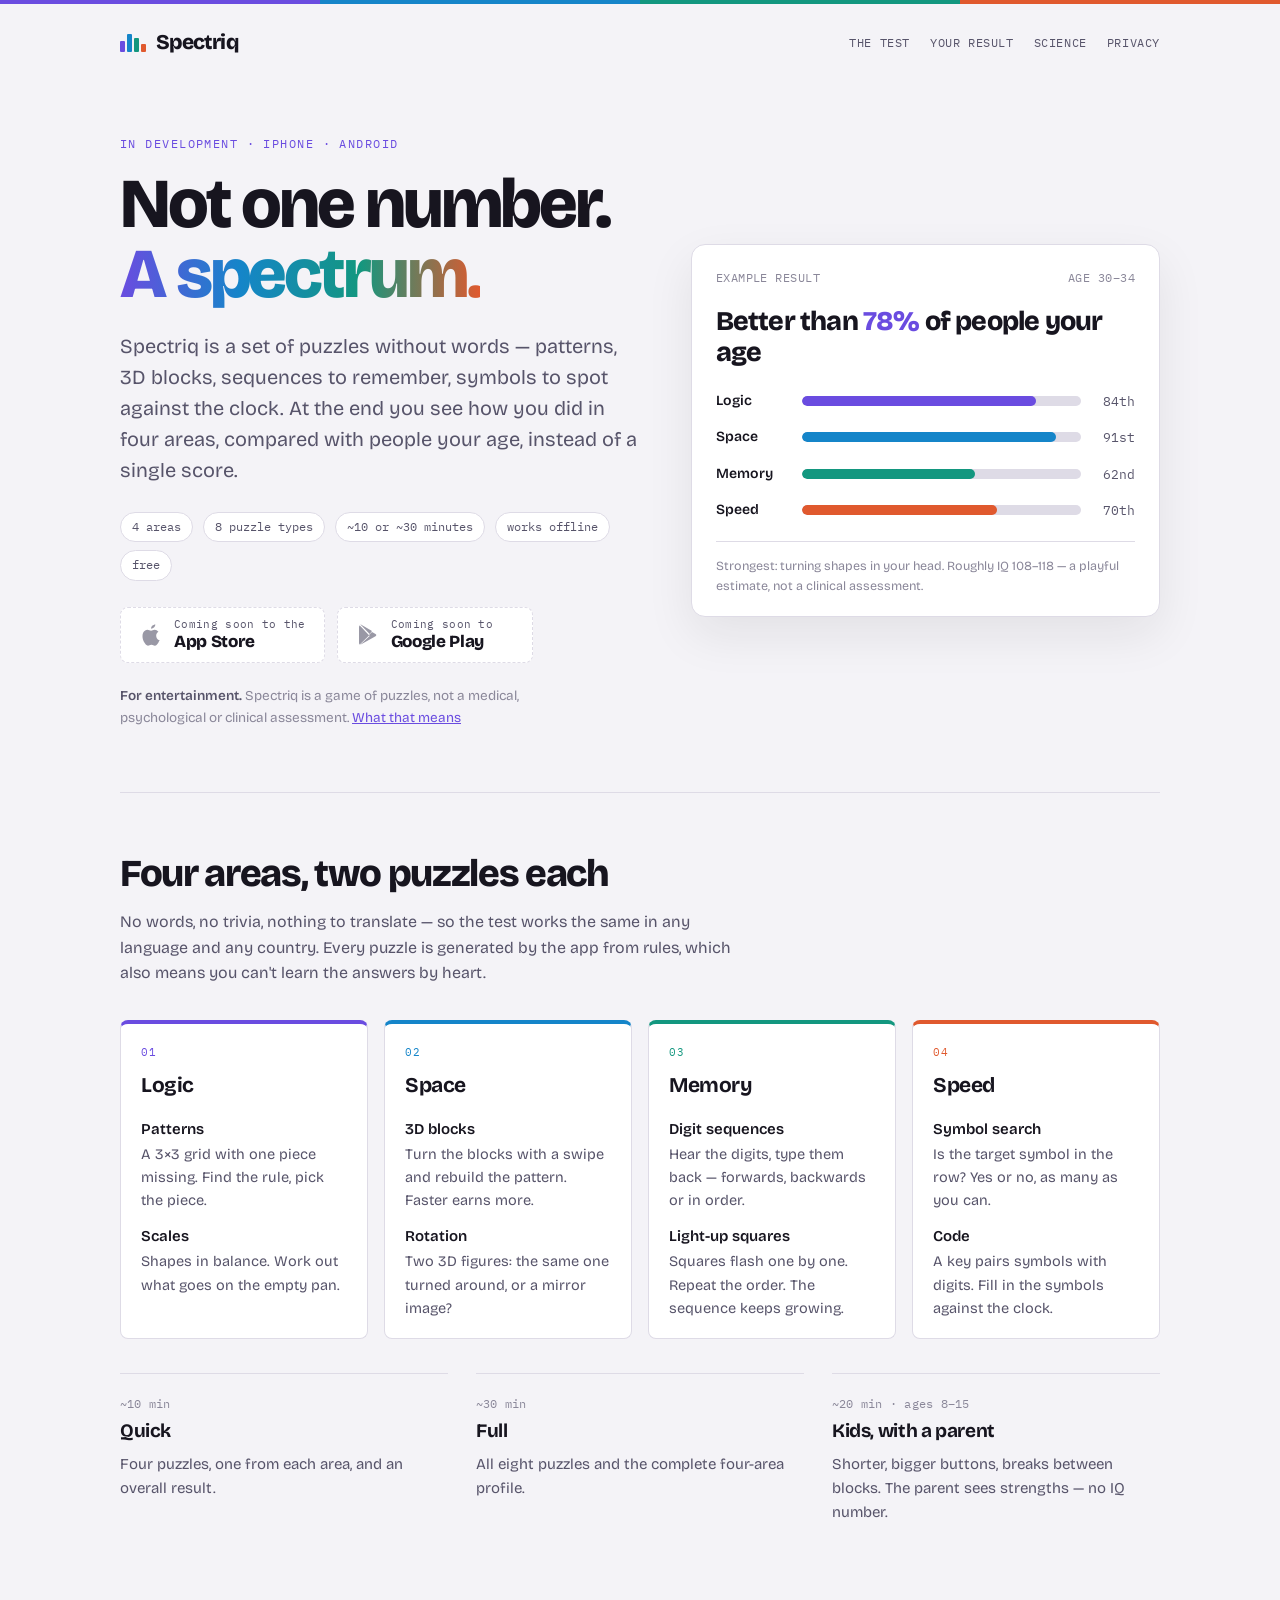
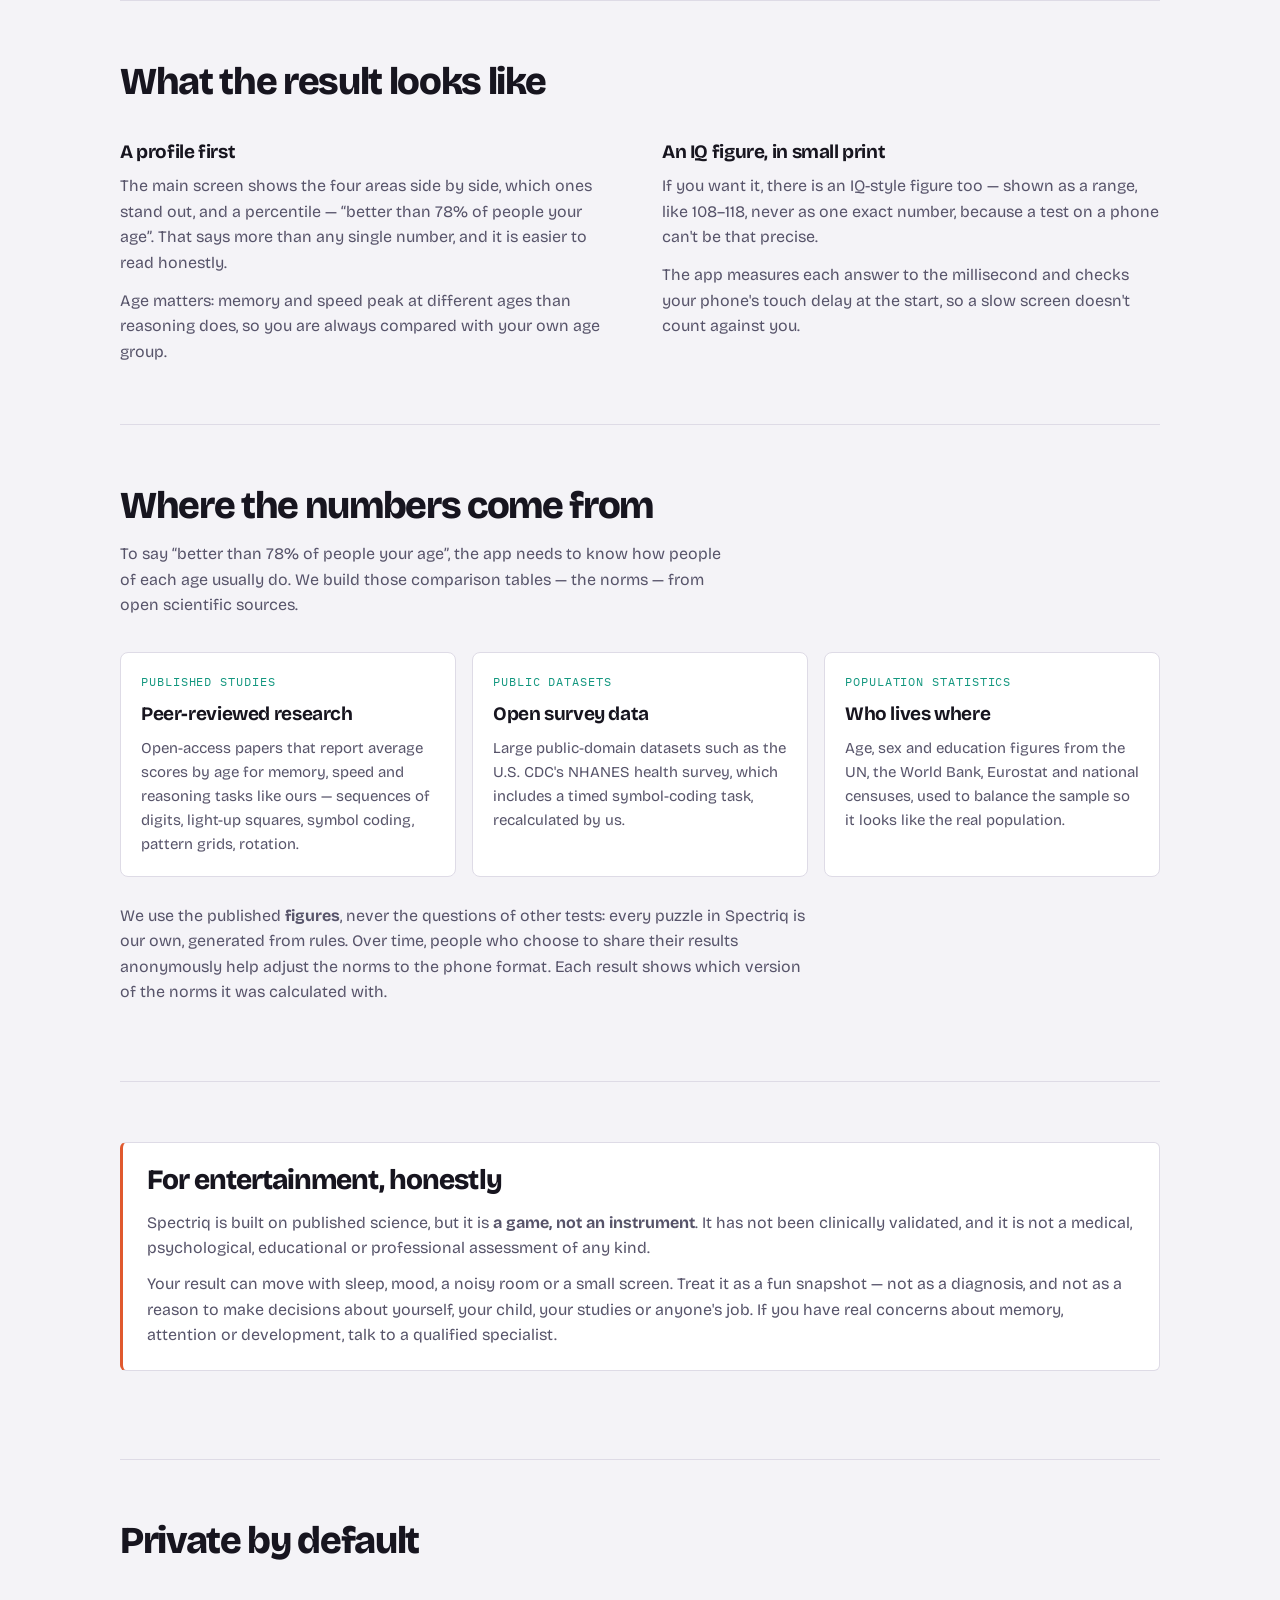
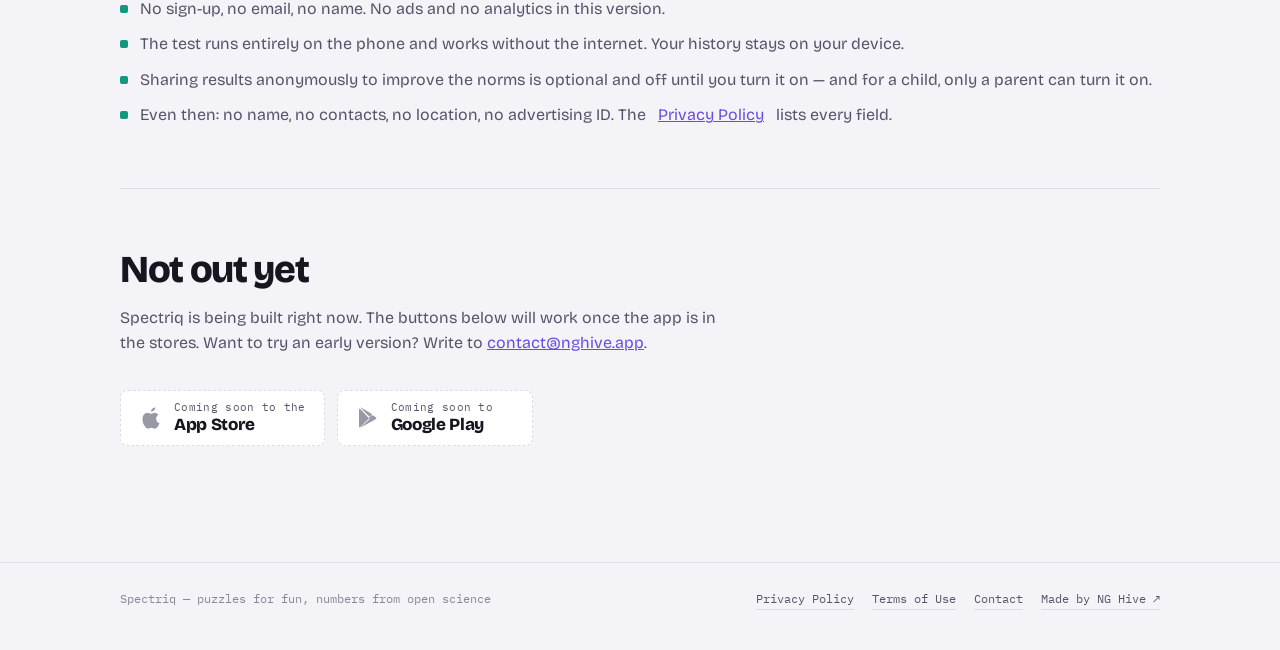
==== index.html @ 1fbb7e74 "Add a preliminary Spectriq website with privacy policy and terms English only for now: the app is st" ====
<!doctype html>
<html lang="en">
<head>
<meta charset="utf-8">
<meta name="viewport" content="width=device-width, initial-scale=1">
<title>Spectriq — IQ &amp; Brain Test</title>
<meta name="description" content="Spectriq is a puzzle test without words for iPhone and Android: logic, spatial thinking, memory and speed, shown as a profile rather than one number. For entertainment; norms built from open scientific sources.">
<link rel="canonical" href="https://spectriq.nghive.app/">
<meta property="og:url" content="https://spectriq.nghive.app/">
<meta property="og:title" content="Spectriq — IQ &amp; Brain Test">
<meta property="og:description" content="A puzzle test without words: logic, space, memory and speed, shown as a profile rather than one number.">
<meta property="og:image" content="https://nghive.app/assets/header.jpg">
<meta property="og:site_name" content="NG Hive">
<meta property="og:type" content="website">
<meta name="twitter:card" content="summary_large_image">
<script type="application/ld+json">{"@context": "https://schema.org", "@type": "SoftwareApplication", "name": "Spectriq", "operatingSystem": "iOS, Android", "applicationCategory": "EntertainmentApplication", "url": "https://spectriq.nghive.app/", "image": "https://nghive.app/assets/header.jpg", "description": "A puzzle test without words that shows a profile of four ability areas. For entertainment.", "publisher": {"@type": "Organization", "name": "NG Hive", "url": "https://nghive.app/"}}</script>
<link rel="preconnect" href="https://fonts.googleapis.com">
<link rel="preconnect" href="https://fonts.gstatic.com" crossorigin>
<link rel="stylesheet" href="https://fonts.googleapis.com/css2?family=Bricolage+Grotesque:opsz,wght@12..96,400;12..96,600;12..96,800&family=IBM+Plex+Mono:wght@400;500&display=swap">
<link rel="stylesheet" href="site.css">
<style>
  /* ---------- hero ---------- */

  .hero {
    display: grid;
    grid-template-columns: minmax(0, 1.05fr) minmax(0, 0.95fr);
    gap: 52px;
    align-items: center;
    padding-block: 52px 64px;
  }

  @media (max-width: 880px) {
    .hero { grid-template-columns: 1fr; gap: 40px; padding-block: 32px 48px; }
  }

  h1 .spec-word {
    background: linear-gradient(90deg, var(--logic), var(--space), var(--memory), var(--speed));
    -webkit-background-clip: text;
    background-clip: text;
    color: transparent;
  }

  .chips { display: flex; flex-wrap: wrap; gap: 8px 10px; }

  .chips span {
    font-family: 'IBM Plex Mono', ui-monospace, monospace;
    font-size: 11.5px;
    border: 1px solid var(--edge);
    border-radius: 999px;
    padding: 5px 11px;
    color: var(--ink-soft);
    background: var(--card);
  }

  .fun-note {
    margin: 22px 0 0;
    font-size: 13.5px;
    color: var(--ink-faint);
    max-width: 52ch;
  }

  .fun-note b { color: var(--ink-soft); font-weight: 600; }

  /* example result card */
  .result {
    background: var(--card);
    border: 1px solid var(--edge);
    border-radius: 14px;
    padding: 24px 24px 20px;
    box-shadow: 0 18px 48px var(--shadow);
  }

  .result-top {
    display: flex;
    justify-content: space-between;
    gap: 10px;
    font-family: 'IBM Plex Mono', ui-monospace, monospace;
    font-size: 11.5px;
    color: var(--ink-faint);
    letter-spacing: 0.04em;
    text-transform: uppercase;
    margin-bottom: 18px;
  }

  .pct {
    font-size: clamp(22px, 3vw, 27px);
    font-weight: 800;
    letter-spacing: -0.03em;
    line-height: 1.15;
    margin: 0 0 22px;
  }

  .pct em { font-style: normal; color: var(--logic); }

  .bars { display: grid; gap: 14px; margin: 0 0 20px; padding: 0; list-style: none; }

  .bar-row {
    display: grid;
    grid-template-columns: 74px minmax(0, 1fr) 42px;
    align-items: center;
    gap: 12px;
    font-size: 14px;
  }

  .bar-row b { font-weight: 600; }

  .bar-row .track {
    height: 10px;
    border-radius: 99px;
    background: var(--edge);
    position: relative;
    overflow: hidden;
  }

  .bar-row .track i {
    position: absolute;
    inset: 0 auto 0 0;
    border-radius: inherit;
    background: var(--c);
  }

  .bar-row .num {
    font-family: 'IBM Plex Mono', ui-monospace, monospace;
    font-size: 12.5px;
    color: var(--ink-soft);
    text-align: right;
  }

  .result-small {
    border-top: 1px solid var(--edge);
    padding-top: 14px;
    margin: 0;
    font-size: 12.5px;
    color: var(--ink-faint);
  }

  /* ---------- sections ---------- */

  section { padding-block: 60px; border-top: 1px solid var(--edge); }

  .sec-head { max-width: 62ch; margin-bottom: 34px; }
  .sec-head p { color: var(--ink-soft); margin: 0; }

  /* areas */
  .areas {
    display: grid;
    grid-template-columns: repeat(4, minmax(0, 1fr));
    gap: 16px;
  }

  @media (max-width: 960px) { .areas { grid-template-columns: repeat(2, minmax(0, 1fr)); } }
  @media (max-width: 560px) { .areas { grid-template-columns: 1fr; } }

  .area {
    background: var(--card);
    border: 1px solid var(--edge);
    border-top: 4px solid var(--c);
    border-radius: 8px;
    padding: 20px 20px 18px;
  }

  .area .tag {
    font-family: 'IBM Plex Mono', ui-monospace, monospace;
    font-size: 11px;
    letter-spacing: 0.1em;
    text-transform: uppercase;
    color: var(--c);
    margin: 0 0 8px;
  }

  .area h3 { font-size: 21px; margin-bottom: 14px; }
  .area dl { margin: 0; }
  .area dt { font-weight: 600; font-size: 15px; }
  .area dd { margin: 2px 0 12px; font-size: 14.5px; color: var(--ink-soft); }
  .area dd:last-child { margin-bottom: 0; }

  .modes {
    display: grid;
    grid-template-columns: repeat(3, minmax(0, 1fr));
    gap: 0 28px;
    margin-top: 34px;
  }

  @media (max-width: 760px) { .modes { grid-template-columns: 1fr; } }

  .mode { border-top: 1px solid var(--edge); padding-block: 16px; }
  .mode .mono { font-size: 12px; color: var(--ink-faint); }
  .mode p { margin: 4px 0 0; color: var(--ink-soft); font-size: 15px; }

  /* result explanation */
  .two {
    display: grid;
    grid-template-columns: repeat(2, minmax(0, 1fr));
    gap: 28px 44px;
  }

  @media (max-width: 760px) { .two { grid-template-columns: 1fr; } }

  .two p { color: var(--ink-soft); margin: 0 0 12px; }
  .two p:last-child { margin-bottom: 0; }

  /* sources */
  .sources {
    display: grid;
    grid-template-columns: repeat(3, minmax(0, 1fr));
    gap: 16px;
  }

  @media (max-width: 860px) { .sources { grid-template-columns: 1fr; } }

  .source {
    background: var(--card);
    border: 1px solid var(--edge);
    border-radius: 8px;
    padding: 20px;
  }

  .source .mono { font-size: 11.5px; color: var(--memory); text-transform: uppercase; letter-spacing: 0.08em; margin: 0 0 8px; }
  .source p:last-child { margin: 0; color: var(--ink-soft); font-size: 15px; }

  .science-after { margin-top: 26px; max-width: 70ch; color: var(--ink-soft); }

  /* disclaimer + privacy */
  .box h2 { font-size: clamp(22px, 3vw, 28px); }

  .facts { list-style: none; padding: 0; margin: 0; display: grid; gap: 10px; }

  .facts li {
    display: flex;
    gap: 12px;
    align-items: baseline;
    color: var(--ink-soft);
  }

  .facts li::before {
    content: "";
    flex: none;
    width: 8px;
    height: 8px;
    border-radius: 2px;
    background: var(--memory);
    transform: translateY(-1px);
  }

  /* store buttons — placeholders until the app is published */
  .stores { display: flex; flex-wrap: wrap; gap: 12px; }
  .hero .stores { margin-top: 26px; }

  .store-btn {
    display: inline-flex;
    align-items: center;
    gap: 11px;
    min-width: 196px;
    padding: 10px 18px;
    border-radius: 8px;
    background: var(--card);
    border: 1.5px dashed var(--edge);
    color: var(--ink-soft);
    text-align: left;
    cursor: default;
  }

  .store-btn svg { flex: none; opacity: 0.6; }
  .store-btn .kv { display: flex; flex-direction: column; line-height: 1.25; }
  .store-btn .small { font-family: 'IBM Plex Mono', ui-monospace, monospace; font-size: 10.5px; letter-spacing: 0.03em; }
  .store-btn .big { font-size: 17px; font-weight: 800; letter-spacing: -0.02em; color: var(--ink); }
</style>
</head>
<body>

<div class="band"></div>

<div class="wrap">

  <header class="masthead">
    <a class="wordmark" href="./"><i aria-hidden="true"><b></b><b></b><b></b><b></b></i>Spectriq</a>
    <nav>
      <a href="#areas">The test</a>
      <a href="#result">Your result</a>
      <a href="#science">Science</a>
      <a href="#privacy">Privacy</a>
    </nav>
  </header>

  <div class="hero">
    <div>
      <p class="eyebrow">In development · iPhone · Android</p>
      <h1>Not one number. <span class="spec-word">A spectrum.</span></h1>
      <p class="lead">
        Spectriq is a set of puzzles without words — patterns, 3D blocks, sequences to remember,
        symbols to spot against the clock. At the end you see how you did in four areas, compared
        with people your age, instead of a single score.
      </p>
      <div class="chips">
        <span>4 areas</span>
        <span>8 puzzle types</span>
        <span>~10 or ~30 minutes</span>
        <span>works offline</span>
        <span>free</span>
      </div>
      <div class="stores">
        <span class="store-btn" aria-label="App Store — coming soon">
          <svg width="24" height="24" viewBox="0 0 24 24" fill="currentColor" aria-hidden="true"><path d="M16.365 1.43c0 1.14-.463 2.096-1.184 2.883-.796.83-2.083 1.474-3.13 1.474-.11-1.11.464-2.223 1.183-2.94.796-.83 2.148-1.443 3.131-1.417zM20.62 17.104c-.472 1.09-.694 1.577-1.297 2.548-.842 1.35-2.03 3.036-3.501 3.05-1.303.014-1.64-.85-3.41-.84-1.77.01-2.14.855-3.443.841-1.472-.014-2.596-1.53-3.438-2.878-2.36-3.78-2.607-8.22-1.15-10.582.958-1.535 2.518-2.432 3.987-2.432 1.494 0 2.435.85 3.673.85 1.203 0 1.933-.85 3.674-.85 1.32 0 2.717.72 3.717 1.964-3.27 1.79-2.74 6.463.188 8.329z"/></svg>
          <span class="kv"><span class="small">Coming soon to the</span><span class="big">App Store</span></span>
        </span>
        <span class="store-btn" aria-label="Google Play — coming soon">
          <svg width="24" height="24" viewBox="0 0 24 24" fill="currentColor" aria-hidden="true"><path d="M3.6 2.6c-.4.4-.6.9-.6 1.5v15.8c0 .6.2 1.1.6 1.5l.2.1L13 12.4v-.2L3.8 2.5l-.2.1zM16 15.3l-3-3v-.2l3-3 3.5 2c1 .6 1 1.6 0 2.2l-3.5 2zM4.4 21.5 13.7 13l2.3 2.3-10.8 6c-.3.2-.7.3-1 .2l.2 0zM13.7 11l-9.3-9.4c.3-.1.6 0 .9.2L16 8l-2.3 3z"/></svg>
          <span class="kv"><span class="small">Coming soon to</span><span class="big">Google Play</span></span>
        </span>
      </div>
      <p class="fun-note"><b>For entertainment.</b> Spectriq is a game of puzzles, not a medical,
        psychological or clinical assessment. <a href="#fun">What that means</a></p>
    </div>

    <div class="result" aria-label="Example of a result screen">
      <div class="result-top"><span>Example result</span><span>age 30–34</span></div>
      <p class="pct">Better than <em>78%</em> of people your age</p>
      <ul class="bars">
        <li class="bar-row" style="--c: var(--logic)"><b>Logic</b><span class="track"><i style="width: 84%"></i></span><span class="num">84th</span></li>
        <li class="bar-row" style="--c: var(--space)"><b>Space</b><span class="track"><i style="width: 91%"></i></span><span class="num">91st</span></li>
        <li class="bar-row" style="--c: var(--memory)"><b>Memory</b><span class="track"><i style="width: 62%"></i></span><span class="num">62nd</span></li>
        <li class="bar-row" style="--c: var(--speed)"><b>Speed</b><span class="track"><i style="width: 70%"></i></span><span class="num">70th</span></li>
      </ul>
      <p class="result-small">Strongest: turning shapes in your head. Roughly IQ 108–118 — a playful
        estimate, not a clinical assessment.</p>
    </div>
  </div>

  <section id="areas">
    <div class="sec-head">
      <h2>Four areas, two puzzles each</h2>
      <p>No words, no trivia, nothing to translate — so the test works the same in any language and
        any country. Every puzzle is generated by the app from rules, which also means you can't learn
        the answers by heart.</p>
    </div>
    <div class="areas">
      <article class="area" style="--c: var(--logic)">
        <p class="tag">01</p>
        <h3>Logic</h3>
        <dl>
          <dt>Patterns</dt>
          <dd>A 3×3 grid with one piece missing. Find the rule, pick the piece.</dd>
          <dt>Scales</dt>
          <dd>Shapes in balance. Work out what goes on the empty pan.</dd>
        </dl>
      </article>
      <article class="area" style="--c: var(--space)">
        <p class="tag">02</p>
        <h3>Space</h3>
        <dl>
          <dt>3D blocks</dt>
          <dd>Turn the blocks with a swipe and rebuild the pattern. Faster earns more.</dd>
          <dt>Rotation</dt>
          <dd>Two 3D figures: the same one turned around, or a mirror image?</dd>
        </dl>
      </article>
      <article class="area" style="--c: var(--memory)">
        <p class="tag">03</p>
        <h3>Memory</h3>
        <dl>
          <dt>Digit sequences</dt>
          <dd>Hear the digits, type them back — forwards, backwards or in order.</dd>
          <dt>Light-up squares</dt>
          <dd>Squares flash one by one. Repeat the order. The sequence keeps growing.</dd>
        </dl>
      </article>
      <article class="area" style="--c: var(--speed)">
        <p class="tag">04</p>
        <h3>Speed</h3>
        <dl>
          <dt>Symbol search</dt>
          <dd>Is the target symbol in the row? Yes or no, as many as you can.</dd>
          <dt>Code</dt>
          <dd>A key pairs symbols with digits. Fill in the symbols against the clock.</dd>
        </dl>
      </article>
    </div>

    <div class="modes">
      <div class="mode"><span class="mono">~10 min</span><h3>Quick</h3><p>Four puzzles, one from each area, and an overall result.</p></div>
      <div class="mode"><span class="mono">~30 min</span><h3>Full</h3><p>All eight puzzles and the complete four-area profile.</p></div>
      <div class="mode"><span class="mono">~20 min · ages 8–15</span><h3>Kids, with a parent</h3><p>Shorter, bigger buttons, breaks between blocks. The parent sees strengths — no IQ number.</p></div>
    </div>
  </section>

  <section id="result">
    <div class="sec-head">
      <h2>What the result looks like</h2>
    </div>
    <div class="two">
      <div>
        <h3>A profile first</h3>
        <p>The main screen shows the four areas side by side, which ones stand out, and a percentile —
          “better than 78% of people your age”. That says more than any single number, and it is
          easier to read honestly.</p>
        <p>Age matters: memory and speed peak at different ages than reasoning does, so you are
          always compared with your own age group.</p>
      </div>
      <div>
        <h3>An IQ figure, in small print</h3>
        <p>If you want it, there is an IQ-style figure too — shown as a range, like 108–118, never as
          one exact number, because a test on a phone can't be that precise.</p>
        <p>The app measures each answer to the millisecond and checks your phone's touch delay at the
          start, so a slow screen doesn't count against you.</p>
      </div>
    </div>
  </section>

  <section id="science">
    <div class="sec-head">
      <h2>Where the numbers come from</h2>
      <p>To say “better than 78% of people your age”, the app needs to know how people of each age
        usually do. We build those comparison tables — the norms — from open scientific sources.</p>
    </div>
    <div class="sources">
      <div class="source">
        <p class="mono">Published studies</p>
        <h3>Peer-reviewed research</h3>
        <p>Open-access papers that report average scores by age for memory, speed and reasoning tasks
          like ours — sequences of digits, light-up squares, symbol coding, pattern grids, rotation.</p>
      </div>
      <div class="source">
        <p class="mono">Public datasets</p>
        <h3>Open survey data</h3>
        <p>Large public-domain datasets such as the U.S. CDC's NHANES health survey, which includes
          a timed symbol-coding task, recalculated by us.</p>
      </div>
      <div class="source">
        <p class="mono">Population statistics</p>
        <h3>Who lives where</h3>
        <p>Age, sex and education figures from the UN, the World Bank, Eurostat and national censuses,
          used to balance the sample so it looks like the real population.</p>
      </div>
    </div>
    <p class="science-after">
      We use the published <strong>figures</strong>, never the questions of other tests: every
      puzzle in Spectriq is our own, generated from rules. Over time, people who choose to share their
      results anonymously help adjust the norms to the phone format. Each result shows which version of
      the norms it was calculated with.
    </p>
  </section>

  <section id="fun">
    <div class="box warn">
      <h2>For entertainment, honestly</h2>
      <p>Spectriq is built on published science, but it is <strong>a game, not an instrument</strong>.
        It has not been clinically validated, and it is not a medical, psychological, educational or
        professional assessment of any kind.</p>
      <p>Your result can move with sleep, mood, a noisy room or a small screen. Treat it as a fun
        snapshot — not as a diagnosis, and not as a reason to make decisions about yourself, your child,
        your studies or anyone's job. If you have real concerns about memory, attention or development,
        talk to a qualified specialist.</p>
    </div>
  </section>

  <section id="privacy">
    <div class="sec-head">
      <h2>Private by default</h2>
    </div>
    <ul class="facts">
      <li>No sign-up, no email, no name. No ads and no analytics in this version.</li>
      <li>The test runs entirely on the phone and works without the internet. Your history stays on your device.</li>
      <li>Sharing results anonymously to improve the norms is optional and off until you turn it on — and for a child, only a parent can turn it on.</li>
      <li>Even then: no name, no contacts, no location, no advertising ID. The <a href="privacy">Privacy Policy</a> lists every field.</li>
    </ul>
  </section>

  <section id="get">
    <div class="sec-head">
      <h2>Not out yet</h2>
      <p>Spectriq is being built right now. The buttons below will work once the app is in the stores.
        Want to try an early version? Write to <a href="mailto:contact@nghive.app">contact@nghive.app</a>.</p>
    </div>
    <div class="stores">
      <span class="store-btn" aria-label="App Store — coming soon">
        <svg width="24" height="24" viewBox="0 0 24 24" fill="currentColor" aria-hidden="true"><path d="M16.365 1.43c0 1.14-.463 2.096-1.184 2.883-.796.83-2.083 1.474-3.13 1.474-.11-1.11.464-2.223 1.183-2.94.796-.83 2.148-1.443 3.131-1.417zM20.62 17.104c-.472 1.09-.694 1.577-1.297 2.548-.842 1.35-2.03 3.036-3.501 3.05-1.303.014-1.64-.85-3.41-.84-1.77.01-2.14.855-3.443.841-1.472-.014-2.596-1.530-3.438-2.878-2.36-3.78-2.607-8.22-1.15-10.582.958-1.535 2.518-2.432 3.987-2.432 1.494 0 2.435.85 3.673.85 1.203 0 1.933-.85 3.674-.85 1.32 0 2.717.72 3.717 1.964-3.27 1.79-2.74 6.463.188 8.329z"/></svg>
        <span class="kv"><span class="small">Coming soon to the</span><span class="big">App Store</span></span>
      </span>
      <span class="store-btn" aria-label="Google Play — coming soon">
        <svg width="24" height="24" viewBox="0 0 24 24" fill="currentColor" aria-hidden="true"><path d="M3.6 2.6c-.4.4-.6.9-.6 1.5v15.8c0 .6.2 1.1.6 1.5l.2.1L13 12.4v-.2L3.8 2.5l-.2.1zM16 15.3l-3-3v-.2l3-3 3.5 2c1 .6 1 1.6 0 2.2l-3.5 2zM4.4 21.5 13.7 13l2.3 2.3-10.8 6c-.3.2-.7.3-1 .2l.2 0zM13.7 11l-9.3-9.4c.3-.1.6 0 .9.2L16 8l-2.3 3z"/></svg>
        <span class="kv"><span class="small">Coming soon to</span><span class="big">Google Play</span></span>
      </span>
    </div>
  </section>

</div>

<footer>
  <div class="wrap">
    <span>Spectriq — puzzles for fun, numbers from open science</span>
    <nav>
      <a href="privacy">Privacy Policy</a>
      <a href="terms">Terms of Use</a>
      <a href="mailto:contact@nghive.app">Contact</a>
      <a href="https://nghive.app/" target="_blank" rel="noopener">Made by NG Hive &#8599;</a>
    </nav>
  </div>
</footer>

</body>
</html>
---- site.css ----
/* Spectriq — shared styles for the home page and the legal pages.
   Four hues, one per ability area; everything else stays neutral. */
:root {
  --paper: #F4F3F7;
  --card: #FFFFFF;
  --edge: #DEDBE6;
  --ink: #17151F;
  --ink-soft: #57546A;
  --ink-faint: #8A8799;
  --logic: #6A4CE0;
  --space: #1585C9;
  --memory: #13977F;
  --speed: #E0592E;
  --accent: var(--logic);
  --shadow: rgba(23, 21, 31, 0.08);
  color-scheme: light;
}

@media (prefers-color-scheme: dark) {
  :root:not([data-theme="light"]) {
    --paper: #111018;
    --card: #1B1A24;
    --edge: #2F2D3B;
    --ink: #F1F0F6;
    --ink-soft: #ABA8BC;
    --ink-faint: #77748A;
    --logic: #9B85FF;
    --space: #4DB3F0;
    --memory: #3CCBAE;
    --speed: #FF8A5E;
    --shadow: rgba(0, 0, 0, 0.45);
    color-scheme: dark;
  }
}

:root[data-theme="dark"] {
  --paper: #111018;
  --card: #1B1A24;
  --edge: #2F2D3B;
  --ink: #F1F0F6;
  --ink-soft: #ABA8BC;
  --ink-faint: #77748A;
  --logic: #9B85FF;
  --space: #4DB3F0;
  --memory: #3CCBAE;
  --speed: #FF8A5E;
  --shadow: rgba(0, 0, 0, 0.45);
  color-scheme: dark;
}

* { box-sizing: border-box; }

body {
  margin: 0;
  background: var(--paper);
  color: var(--ink);
  font-family: 'Bricolage Grotesque', system-ui, -apple-system, 'Segoe UI', sans-serif;
  font-size: 16px;
  line-height: 1.6;
  -webkit-font-smoothing: antialiased;
}

a { color: var(--accent); }

.mono {
  font-family: 'IBM Plex Mono', ui-monospace, monospace;
  letter-spacing: 0.02em;
}

.wrap { max-width: 1080px; margin: 0 auto; padding-inline: 20px; }
.wrap.narrow { max-width: 760px; }

/* the spectrum band: the brand mark, used thin */
.band {
  height: 4px;
  background: linear-gradient(90deg, var(--logic) 0 25%, var(--space) 25% 50%, var(--memory) 50% 75%, var(--speed) 75%);
}

/* ---------- masthead ---------- */

.masthead {
  display: flex;
  align-items: center;
  justify-content: space-between;
  gap: 12px 20px;
  flex-wrap: wrap;
  padding-block: 22px;
}

.wordmark {
  display: inline-flex;
  align-items: center;
  gap: 10px;
  font-weight: 800;
  font-size: 21px;
  letter-spacing: -0.03em;
  color: var(--ink);
  text-decoration: none;
}

.wordmark i {
  display: inline-grid;
  grid-template-columns: repeat(4, 5px);
  align-items: end;
  gap: 2px;
  height: 18px;
}

.wordmark i b { display: block; border-radius: 1px; }
.wordmark i b:nth-child(1) { height: 60%; background: var(--logic); }
.wordmark i b:nth-child(2) { height: 100%; background: var(--space); }
.wordmark i b:nth-child(3) { height: 75%; background: var(--memory); }
.wordmark i b:nth-child(4) { height: 45%; background: var(--speed); }

.masthead nav {
  display: flex;
  flex-wrap: wrap;
  gap: 6px 20px;
  font-family: 'IBM Plex Mono', ui-monospace, monospace;
  font-size: 12px;
  letter-spacing: 0.05em;
  text-transform: uppercase;
}

.masthead nav a {
  color: var(--ink-soft);
  text-decoration: none;
  border-bottom: 1px solid transparent;
}

.masthead nav a:hover, .masthead nav a:focus-visible { color: var(--ink); border-bottom-color: var(--accent); }

/* ---------- type ---------- */

.eyebrow {
  font-family: 'IBM Plex Mono', ui-monospace, monospace;
  font-size: 12px;
  letter-spacing: 0.12em;
  text-transform: uppercase;
  color: var(--accent);
  margin: 0 0 16px;
}

h1 {
  font-size: clamp(40px, 6.6vw, 70px);
  line-height: 1;
  letter-spacing: -0.045em;
  font-weight: 800;
  margin: 0 0 22px;
  text-wrap: balance;
}

h2 {
  font-size: clamp(26px, 3.6vw, 38px);
  line-height: 1.1;
  letter-spacing: -0.035em;
  font-weight: 800;
  margin: 0 0 14px;
  text-wrap: balance;
}

h3 { font-size: 19px; letter-spacing: -0.02em; margin: 0 0 6px; }

.lead {
  font-size: clamp(18px, 2.1vw, 20px);
  line-height: 1.55;
  color: var(--ink-soft);
  max-width: 48ch;
  margin: 0 0 26px;
}

/* ---------- footer ---------- */

footer {
  border-top: 1px solid var(--edge);
  margin-top: 56px;
}

footer .wrap {
  display: flex;
  justify-content: space-between;
  gap: 12px 18px;
  flex-wrap: wrap;
  padding-block: 26px 40px;
  font-family: 'IBM Plex Mono', ui-monospace, monospace;
  font-size: 12px;
  color: var(--ink-faint);
}

footer nav { display: flex; gap: 8px 18px; flex-wrap: wrap; }

footer a {
  color: var(--ink-soft);
  text-decoration: none;
  border-bottom: 1px solid var(--edge);
}

footer a:hover, footer a:focus-visible { color: var(--ink); border-bottom-color: var(--accent); }

/* ---------- legal pages ---------- */

.doc-head { padding-block: 20px 34px; border-bottom: 1px solid var(--edge); }
.doc-head h1 { font-size: clamp(34px, 5.5vw, 52px); margin-bottom: 10px; }
.updated { margin: 0; color: var(--ink-faint); font-family: 'IBM Plex Mono', ui-monospace, monospace; font-size: 12.5px; }

.doc { padding-top: 32px; }
.doc h2 { font-size: clamp(21px, 2.6vw, 25px); margin: 38px 0 10px; }
.doc p, .doc li { color: var(--ink-soft); }
.doc strong { color: var(--ink); }
.doc ul { padding-left: 20px; }
.doc li { margin-bottom: 6px; }

.doc table {
  width: 100%;
  border-collapse: collapse;
  margin: 14px 0;
  font-size: 15px;
}

.doc th, .doc td {
  text-align: left;
  vertical-align: top;
  padding: 10px 12px;
  border-bottom: 1px solid var(--edge);
}

.doc th {
  font-family: 'IBM Plex Mono', ui-monospace, monospace;
  font-size: 11.5px;
  letter-spacing: 0.06em;
  text-transform: uppercase;
  color: var(--ink-faint);
  font-weight: 500;
}

.doc td { color: var(--ink-soft); }
.doc td:first-child { color: var(--ink); }

@media (max-width: 560px) {
  .doc table, .doc tbody, .doc tr, .doc td { display: block; width: 100%; }
  .doc thead { display: none; }
  .doc tr { border-bottom: 1px solid var(--edge); padding-block: 8px; }
  .doc td { border: 0; padding: 3px 0; }
}

.box {
  background: var(--card);
  border: 1px solid var(--edge);
  border-left: 3px solid var(--accent);
  border-radius: 6px;
  padding: 22px 24px;
  margin-bottom: 28px;
}

.box h3 { margin-bottom: 10px; }
.box ul { margin: 0; padding-left: 20px; }
.box li { margin-bottom: 5px; color: var(--ink-soft); }
.box p { margin: 0 0 10px; color: var(--ink-soft); }
.box p:last-child { margin-bottom: 0; }
.box.warn { border-left-color: var(--speed); }

@media (max-width: 520px) { .box { padding: 18px 18px; } }
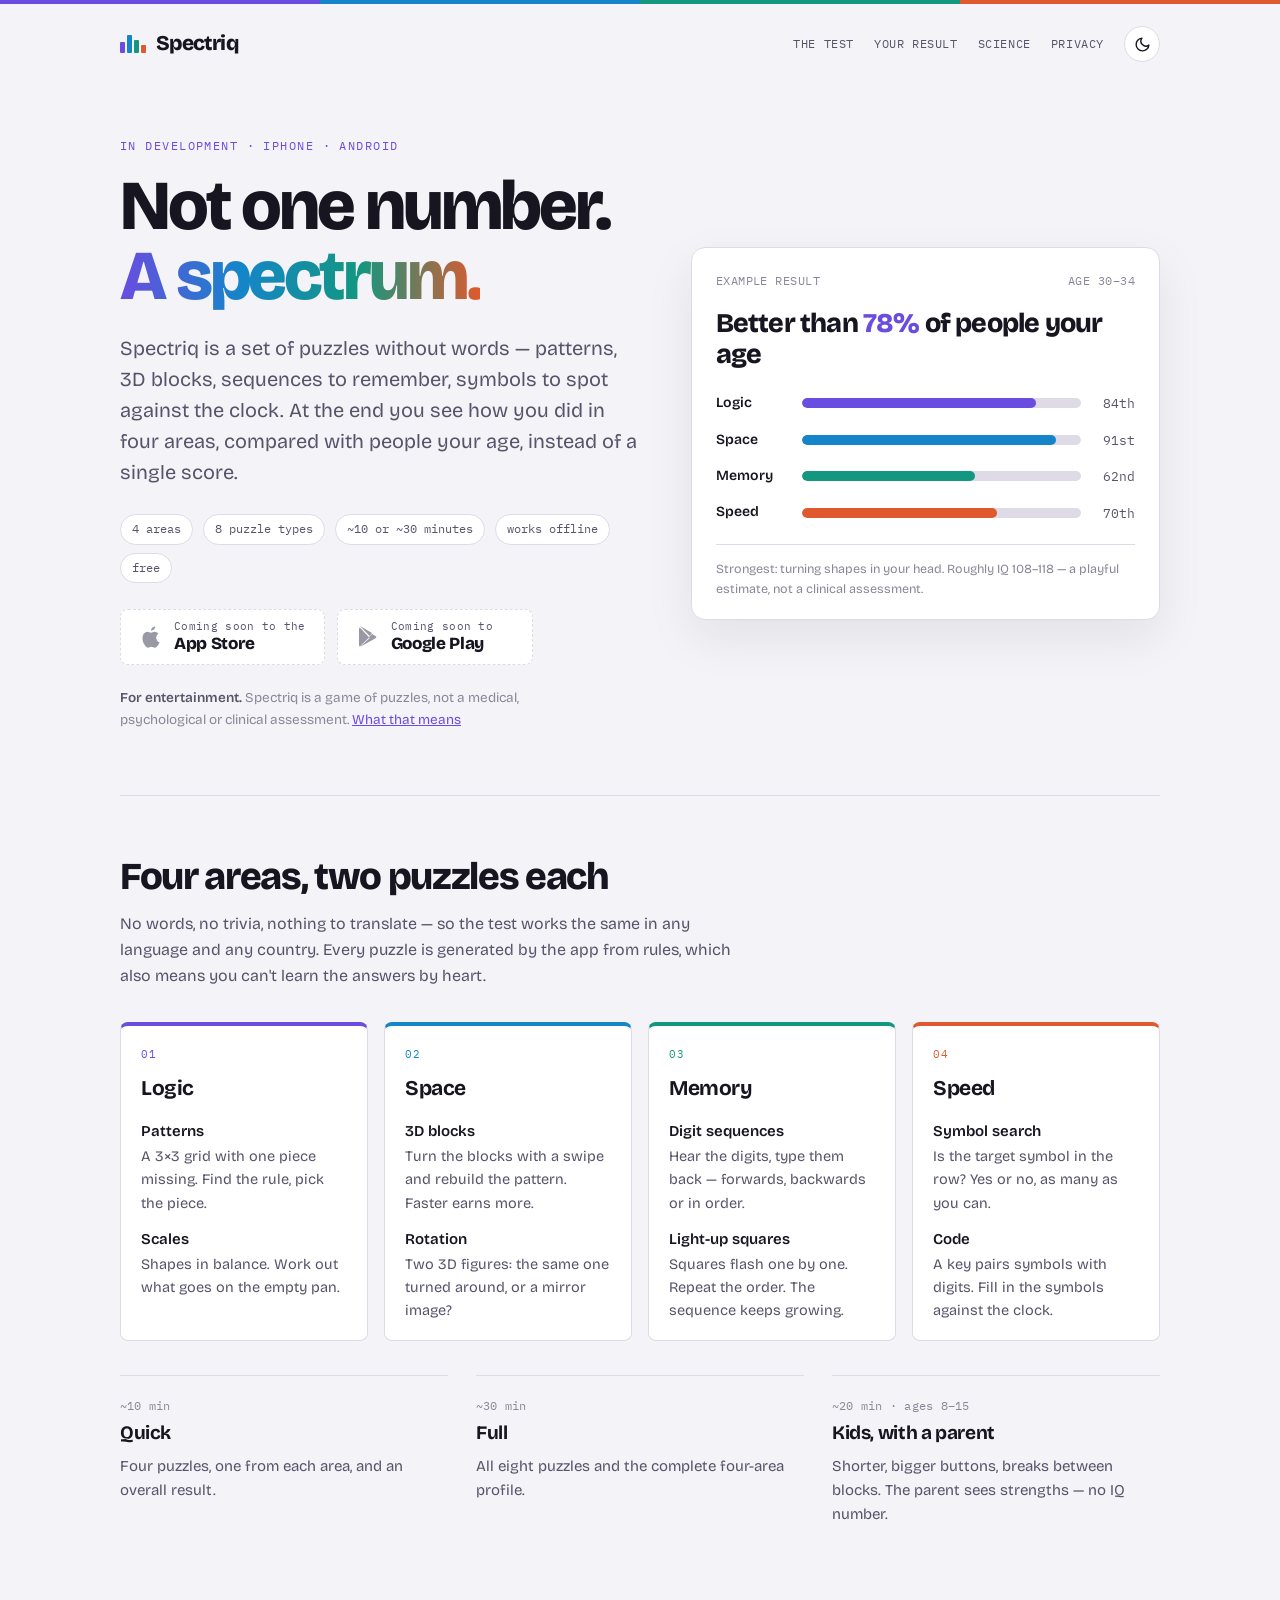
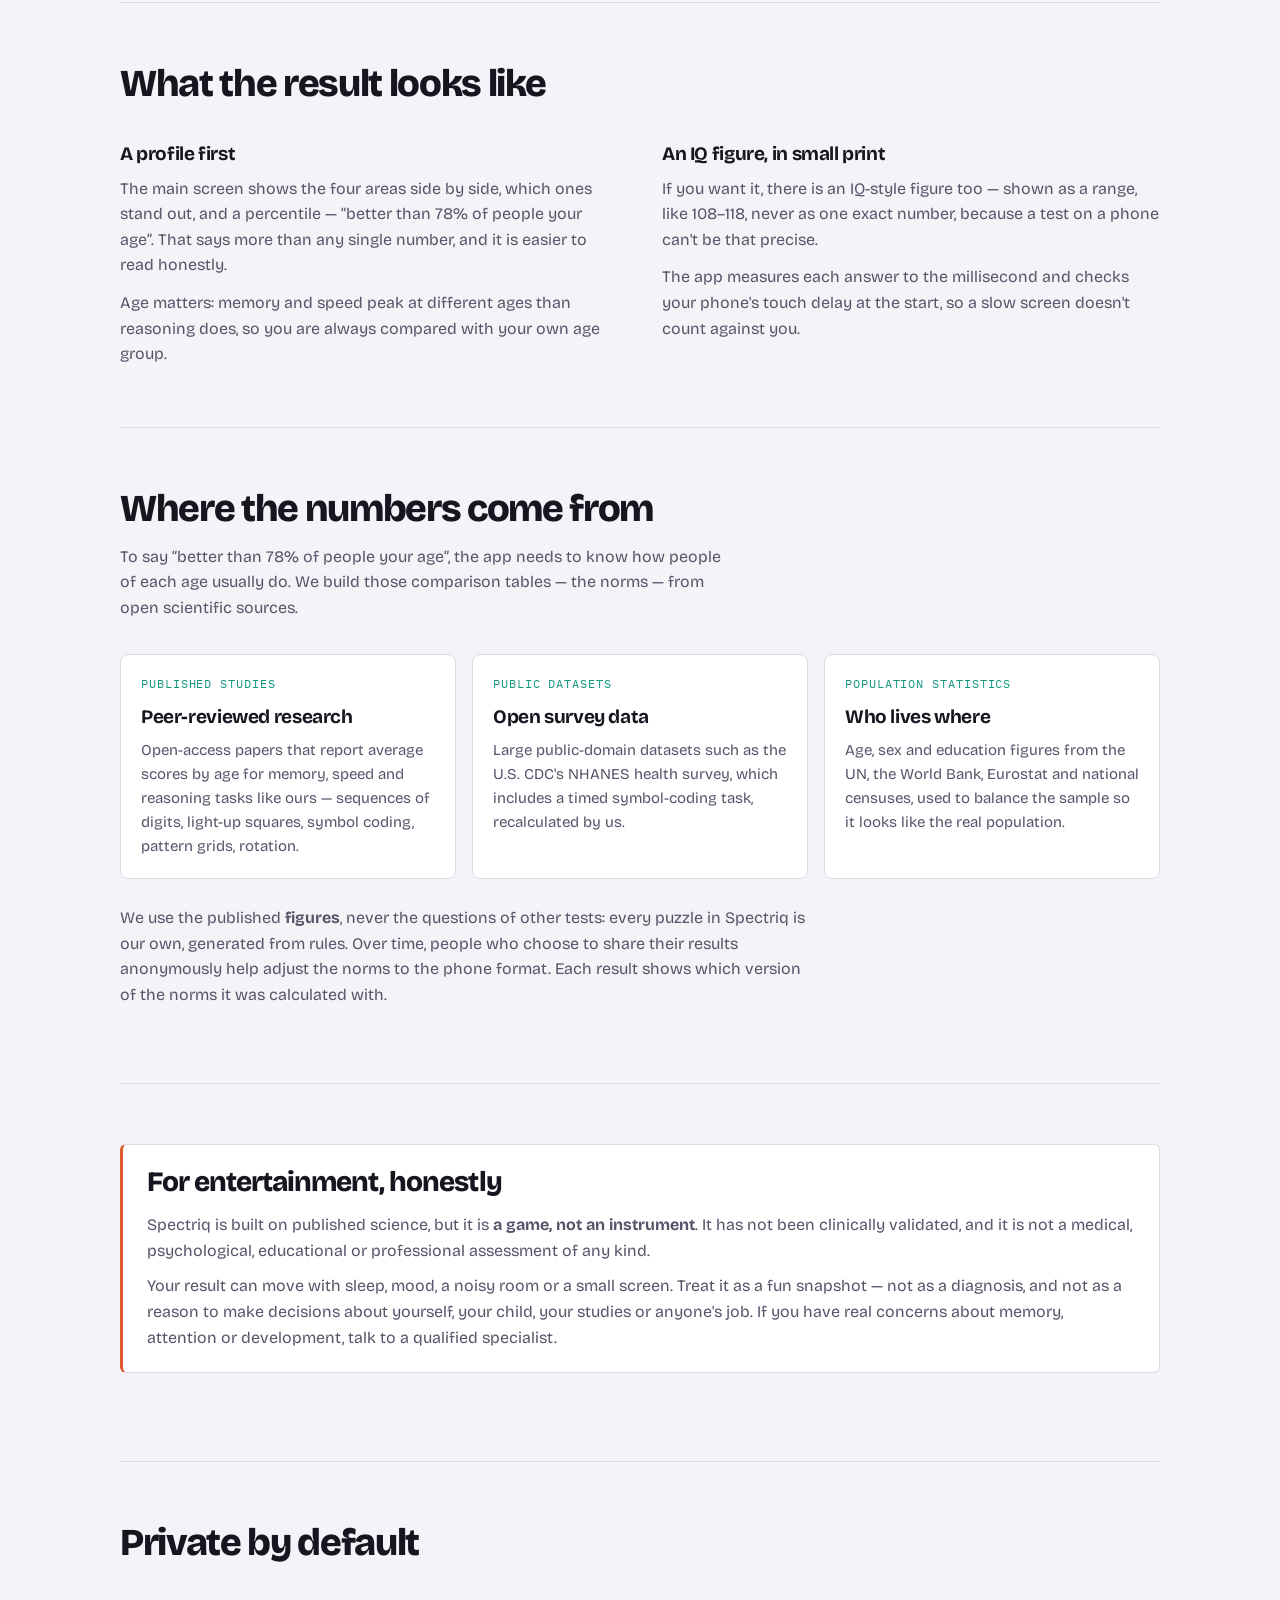
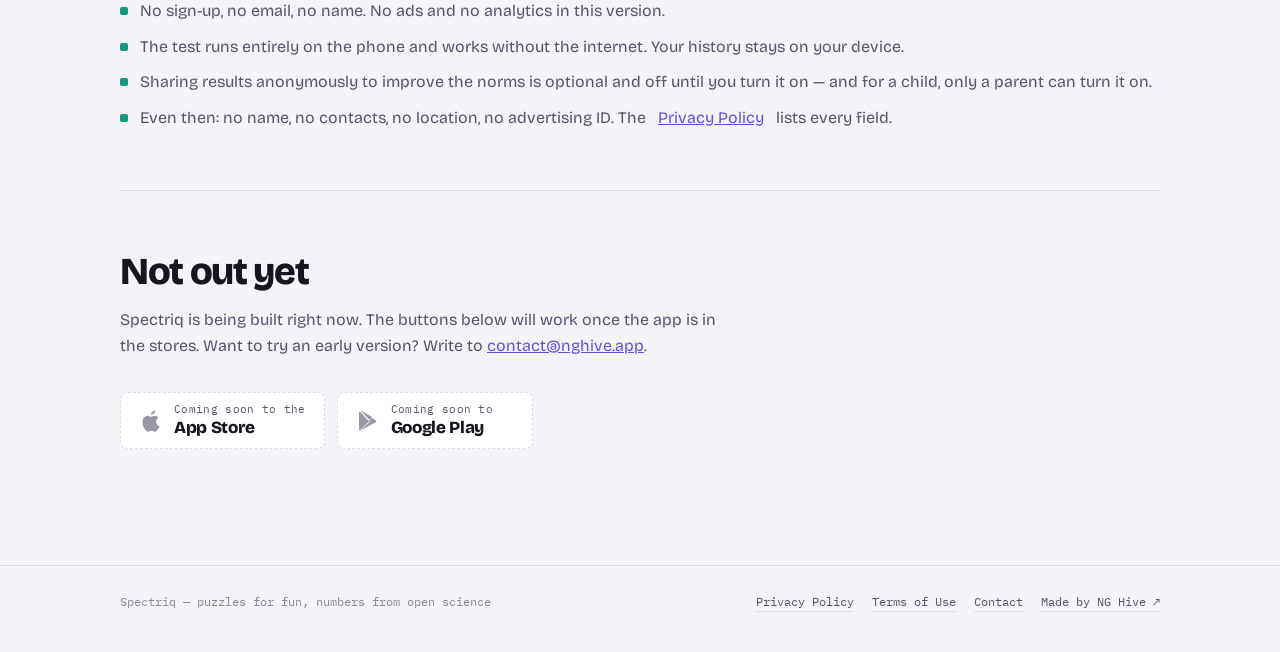
==== commit 9f4aa533: "Add a light/dark theme switch The site followed only the system theme; the switch overrides it and r" ====
--- a/index.html
+++ b/index.html
@@ -18,6 +18,7 @@
 <link rel="preconnect" href="https://fonts.gstatic.com" crossorigin>
 <link rel="stylesheet" href="https://fonts.googleapis.com/css2?family=Bricolage+Grotesque:opsz,wght@12..96,400;12..96,600;12..96,800&family=IBM+Plex+Mono:wght@400;500&display=swap">
 <link rel="stylesheet" href="site.css">
+<script src="theme.js"></script>
 <style>
   /* ---------- hero ---------- */
 
@@ -274,12 +275,15 @@
 
   <header class="masthead">
     <a class="wordmark" href="./"><i aria-hidden="true"><b></b><b></b><b></b><b></b></i>Spectriq</a>
-    <nav>
-      <a href="#areas">The test</a>
-      <a href="#result">Your result</a>
-      <a href="#science">Science</a>
-      <a href="#privacy">Privacy</a>
-    </nav>
+    <div class="tools">
+      <nav>
+        <a href="#areas">The test</a>
+        <a href="#result">Your result</a>
+        <a href="#science">Science</a>
+        <a href="#privacy">Privacy</a>
+      </nav>
+      <button class="theme-toggle" id="themeToggle" type="button" aria-label="Switch theme"><svg class="moon" viewBox="0 0 24 24" fill="none" stroke="currentColor" stroke-width="2" stroke-linecap="round" stroke-linejoin="round" aria-hidden="true"><path d="M21 12.8A9 9 0 1 1 11.2 3a7 7 0 0 0 9.8 9.8z"/></svg><svg class="sun" viewBox="0 0 24 24" fill="none" stroke="currentColor" stroke-width="2" stroke-linecap="round" aria-hidden="true"><circle cx="12" cy="12" r="4.2"/><path d="M12 2v2.2M12 19.8V22M2 12h2.2M19.8 12H22M4.9 4.9l1.6 1.6M17.5 17.5l1.6 1.6M4.9 19.1l1.6-1.6M17.5 6.5l1.6-1.6"/></svg></button>
+    </div>
   </header>
 
   <div class="hero">
--- a/site.css
+++ b/site.css
@@ -130,6 +130,35 @@
 
 .masthead nav a:hover, .masthead nav a:focus-visible { color: var(--ink); border-bottom-color: var(--accent); }
 
+.masthead .tools { display: flex; align-items: center; gap: 12px 20px; flex-wrap: wrap; }
+
+/* theme switch: shows the moon in light mode and the sun in dark mode */
+.theme-toggle {
+  display: inline-grid;
+  place-items: center;
+  width: 36px;
+  height: 36px;
+  flex: none;
+  padding: 0;
+  border: 1px solid var(--edge);
+  border-radius: 999px;
+  background: var(--card);
+  color: var(--ink);
+  cursor: pointer;
+}
+
+.theme-toggle:hover, .theme-toggle:focus-visible { border-color: var(--accent); }
+.theme-toggle svg { width: 17px; height: 17px; }
+.theme-toggle .sun { display: none; }
+
+:root[data-theme="dark"] .theme-toggle .sun { display: block; }
+:root[data-theme="dark"] .theme-toggle .moon { display: none; }
+
+@media (prefers-color-scheme: dark) {
+  :root:not([data-theme="light"]) .theme-toggle .sun { display: block; }
+  :root:not([data-theme="light"]) .theme-toggle .moon { display: none; }
+}
+
 /* ---------- type ---------- */
 
 .eyebrow {
